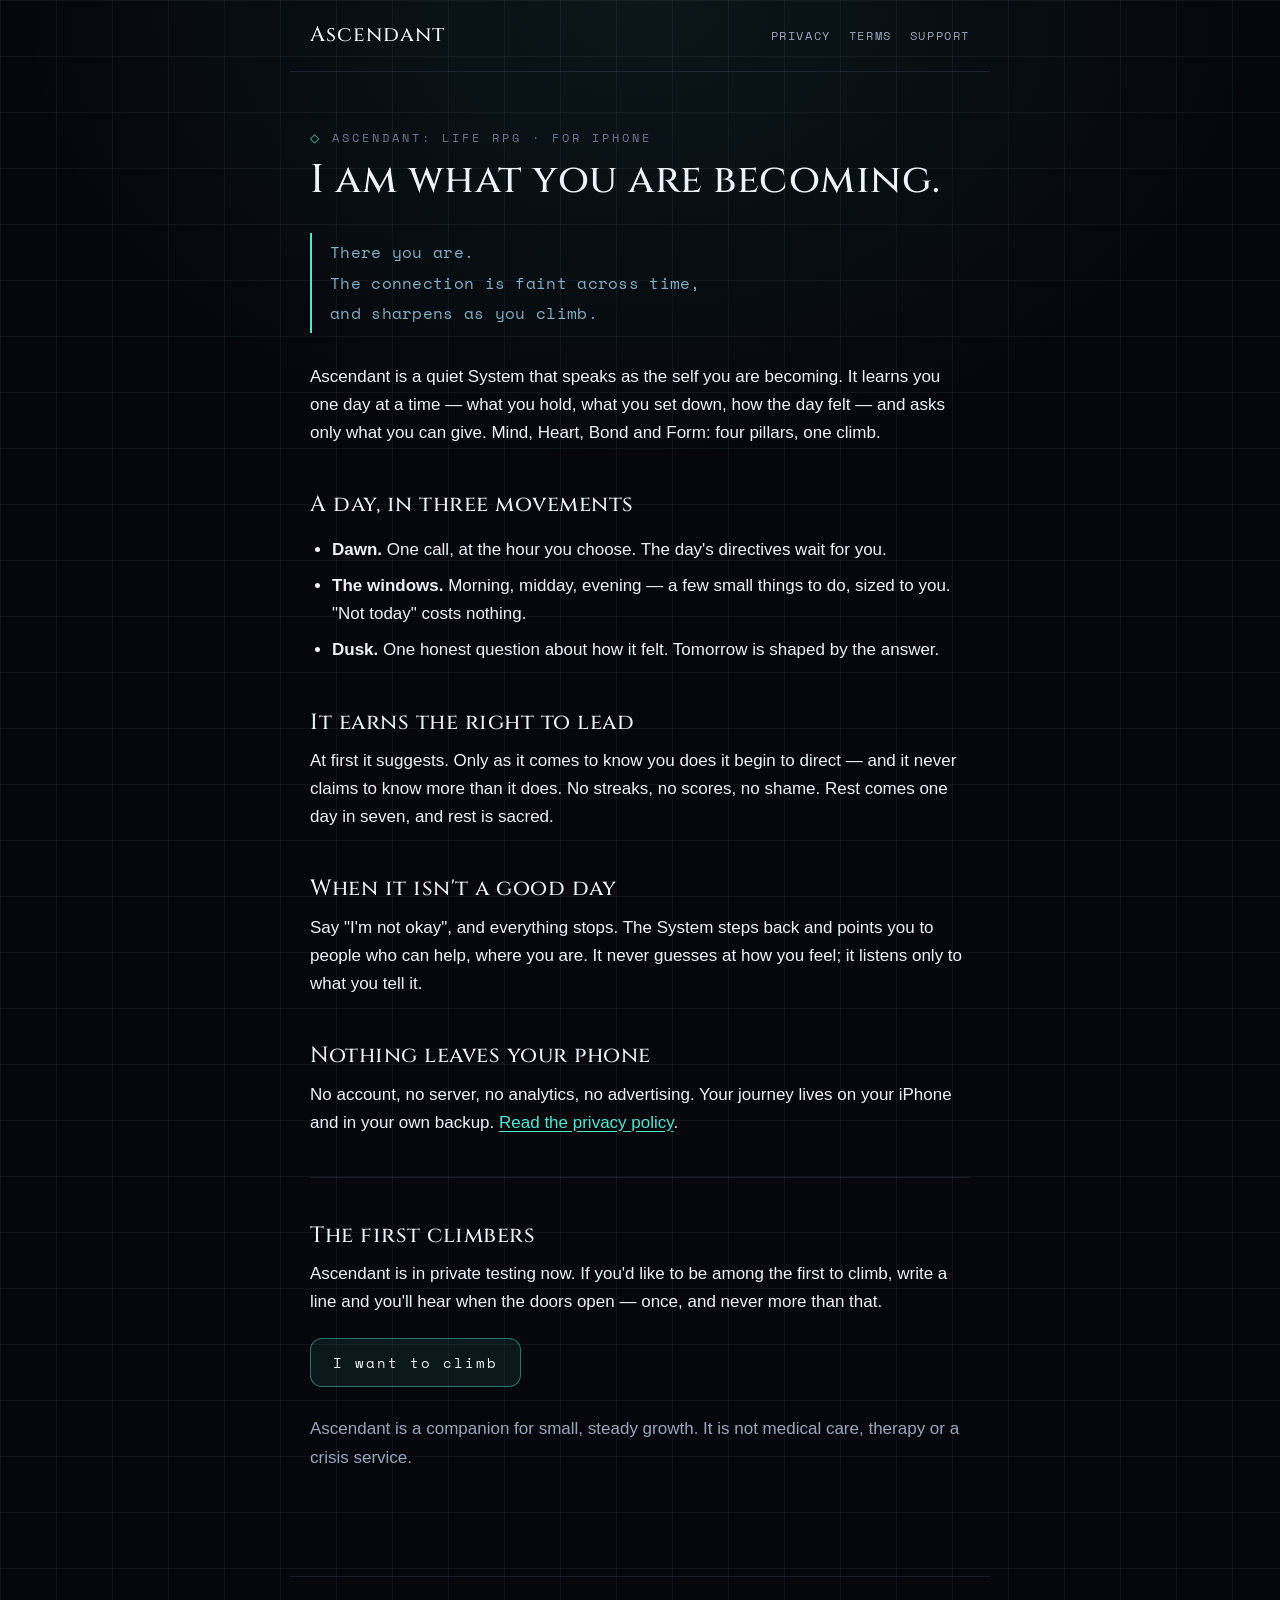
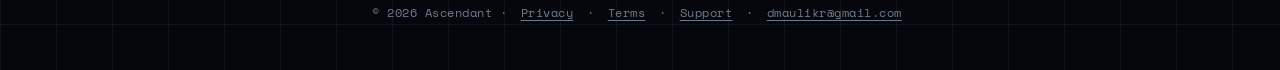
==== index.html @ 1f473ae1 "Ascendant's public pages: home, privacy, support and terms Co-Authored-By: Claude Opus 5.5 <noreply@" ====
<!DOCTYPE html>
<html lang="en">
<head>
<title>Ascendant — I am what you are becoming</title>
<meta name="description" content="Ascendant is a quiet System that learns you one day at a time and asks only what you can give. Rest is sacred. Nothing leaves your phone. For iPhone.">
<meta charset="UTF-8">
<meta name="viewport" content="width=device-width, initial-scale=1">
<meta name="theme-color" content="#05070C">
<link rel="preconnect" href="https://fonts.googleapis.com">
<link rel="preconnect" href="https://fonts.gstatic.com" crossorigin>
<link href="https://fonts.googleapis.com/css2?family=Cinzel:wght@500&family=Space+Mono&display=swap" rel="stylesheet">
<link rel="stylesheet" href="style.css">
</head>
<body>
<nav class="nav">
  <span class="brand"><a href="index.html">Ascendant</a></span>
  <span class="links"><a href="privacy.html">Privacy</a><a href="terms.html">Terms</a><a href="support.html">Support</a></span>
</nav>
<main class="page">
<div class="label">Ascendant: Life RPG · for iPhone</div>
<h1>I am what you are becoming.</h1>
<p class="console transmission">There you are.
The connection is faint across time,
and sharpens as you climb.</p>
<p>Ascendant is a quiet System that speaks as the self you are becoming. It learns you one day at a time — what you hold, what you set down, how the day felt — and asks only what you can give. Mind, Heart, Bond and Form: four pillars, one climb.</p>

<h2>A day, in three movements</h2>
<ul>
  <li><strong>Dawn.</strong> One call, at the hour you choose. The day's directives wait for you.</li>
  <li><strong>The windows.</strong> Morning, midday, evening — a few small things to do, sized to you. "Not today" costs nothing.</li>
  <li><strong>Dusk.</strong> One honest question about how it felt. Tomorrow is shaped by the answer.</li>
</ul>

<h2>It earns the right to lead</h2>
<p>At first it suggests. Only as it comes to know you does it begin to direct — and it never claims to know more than it does. No streaks, no scores, no shame. Rest comes one day in seven, and rest is sacred.</p>

<h2>When it isn't a good day</h2>
<p>Say "I'm not okay", and everything stops. The System steps back and points you to people who can help, where you are. It never guesses at how you feel; it listens only to what you tell it.</p>

<h2>Nothing leaves your phone</h2>
<p>No account, no server, no analytics, no advertising. Your journey lives on your iPhone and in your own backup. <a href="privacy.html">Read the privacy policy</a>.</p>

<hr>
<h2>The first climbers</h2>
<p>Ascendant is in private testing now. If you'd like to be among the first to climb, write a line and you'll hear when the doors open — once, and never more than that.</p>
<a class="button" href="mailto:dmaulikr@gmail.com?subject=Ascendant%20%E2%80%94%20the%20first%20climbers">I want to climb</a>
<p class="muted" style="margin-top:28px">Ascendant is a companion for small, steady growth. It is not medical care, therapy or a crisis service.</p>
</main>
<footer>
  © 2026 Ascendant · <a href="privacy.html">Privacy</a> · <a href="terms.html">Terms</a> · <a href="support.html">Support</a> · <a href="mailto:dmaulikr@gmail.com">dmaulikr@gmail.com</a>
</footer>
</body>
</html>
---- style.css ----
/* Ascendant — the Luminous Void, as a page. Tokens from App/Design/Palette.swift. */
:root {
  --void: #05070C; --ink: #0C1019; --ink2: #0F1420;
  --signal: #54E6CF; --text: #EEF3F9; --dim: #86B0C4; --muted: #9AA7BB; --faint: #6E7A8E;
  --line: rgba(150, 178, 214, 0.13); --line-faint: rgba(150, 178, 214, 0.07);
  --ember: #E8896B;
  color-scheme: dark;
}
* { box-sizing: border-box; }
html, body { margin: 0; padding: 0; }
body {
  font-family: -apple-system, BlinkMacSystemFont, 'Helvetica Neue', 'Segoe UI', sans-serif;
  background: var(--void); color: var(--text);
  background-image:
    radial-gradient(ellipse 70% 40% at 50% 0%, rgba(84, 230, 207, 0.07), transparent 70%),
    linear-gradient(var(--line-faint) 1px, transparent 1px),
    linear-gradient(90deg, var(--line-faint) 1px, transparent 1px);
  background-size: auto, 56px 56px, 56px 56px;
  line-height: 1.65; font-size: 17px; -webkit-font-smoothing: antialiased;
}
h1, h2, .brand { font-family: 'Cinzel', 'Trajan Pro', Georgia, serif; font-weight: 500; }
.console, .label, .links a, footer {
  font-family: 'Space Mono', ui-monospace, 'SF Mono', Menlo, monospace;
}
.nav {
  max-width: 700px; margin: 0 auto; padding: 18px 20px;
  display: flex; justify-content: space-between; align-items: center; gap: 12px; flex-wrap: wrap;
  border-bottom: 1px solid var(--line);
}
.brand { font-size: 21px; letter-spacing: 1px; }
.brand a { color: var(--text); text-decoration: none; }
.links a {
  margin-left: 18px; font-size: 12px; letter-spacing: 1.6px; text-transform: uppercase;
  color: var(--muted); text-decoration: none;
}
.links a:first-child { margin-left: 0; }
.links a:hover { color: var(--signal); }
.page { max-width: 700px; margin: 0 auto; padding: 56px 20px 88px; }
.label {
  font-size: 12px; letter-spacing: 3px; text-transform: uppercase; color: var(--faint);
}
.label::before { content: "◇ "; color: var(--signal); }
h1 { font-size: 40px; line-height: 1.15; margin: 10px 0 16px; letter-spacing: 0.5px; }
h2 { font-size: 22px; line-height: 1.3; margin: 44px 0 10px; letter-spacing: 0.5px; }
p { margin: 0 0 16px; }
ul { padding-left: 22px; } li { margin-bottom: 8px; }
a { color: var(--signal); text-underline-offset: 3px; }
strong { color: var(--text); font-weight: 600; }
code { font-family: 'Space Mono', ui-monospace, Menlo, monospace; font-size: 14px; }
hr { border: none; border-top: 1px solid var(--line); margin: 40px 0; }
.muted { color: var(--muted); }
.updated { color: var(--faint); font-size: 14px; margin-bottom: 30px; }
.console { color: var(--dim); font-size: 16px; line-height: 1.9; letter-spacing: 0.3px; }
.transmission {
  border-left: 2px solid var(--signal); padding: 4px 0 4px 18px; margin: 30px 0;
  white-space: pre-line;
}
.card {
  background: var(--ink); border: 1px solid var(--line); border-radius: 14px;
  padding: 18px 20px; margin: 22px 0;
}
.card p:last-child { margin-bottom: 0; }
.warm { border-color: rgba(232, 137, 107, 0.35); }
.button {
  display: inline-block; margin-top: 6px; padding: 12px 22px; border-radius: 12px;
  border: 1px solid rgba(84, 230, 207, 0.45); background: rgba(84, 230, 207, 0.08);
  color: var(--text); text-decoration: none;
  font-family: 'Space Mono', ui-monospace, Menlo, monospace; font-size: 14px; letter-spacing: 2px;
}
.button:hover { background: rgba(84, 230, 207, 0.14); }
@media (max-width: 560px) {
  h1 { font-size: 31px; }
  .console { font-size: 13.5px; letter-spacing: 0; }
  .links a { margin-left: 12px; letter-spacing: 1px; }
}
footer {
  max-width: 700px; margin: 0 auto; padding: 26px 20px 48px; border-top: 1px solid var(--line);
  color: var(--faint); font-size: 12px; text-align: center; letter-spacing: 0.5px;
}
footer a { color: var(--faint); margin: 0 6px; }
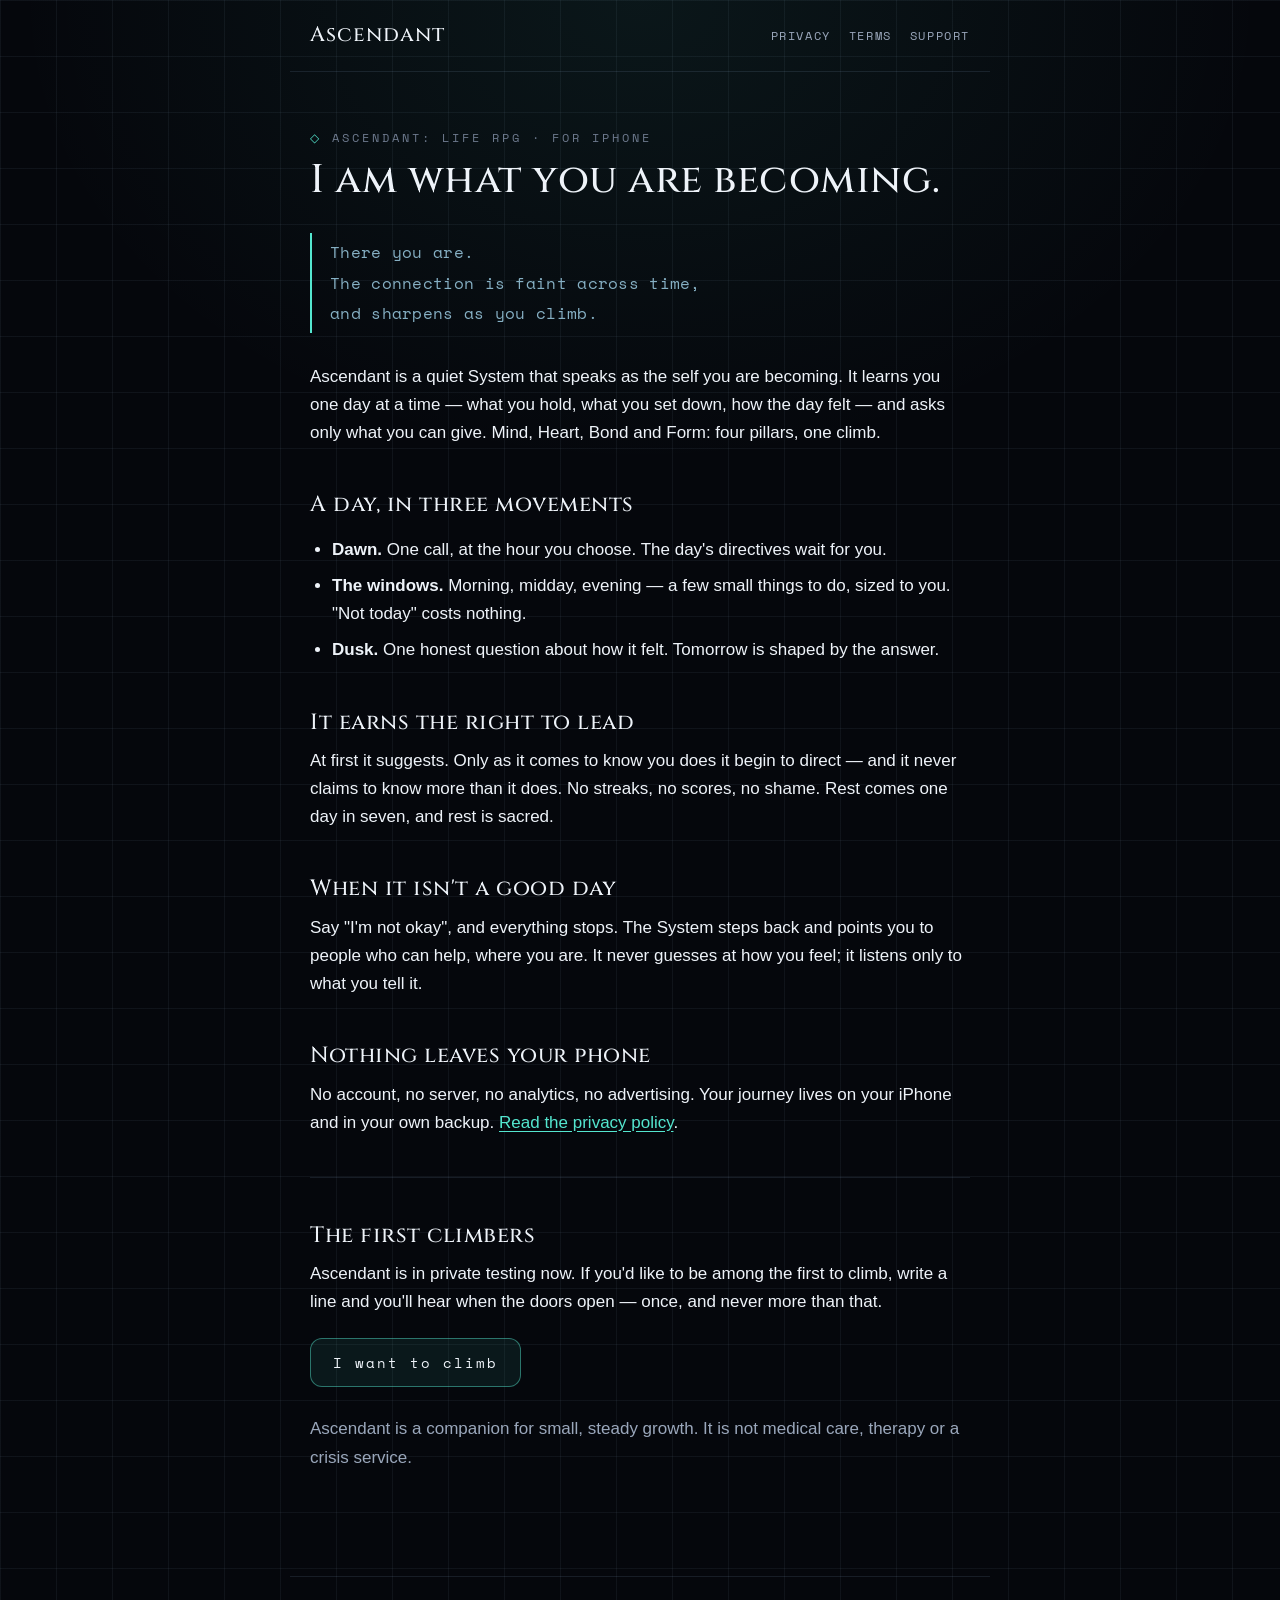
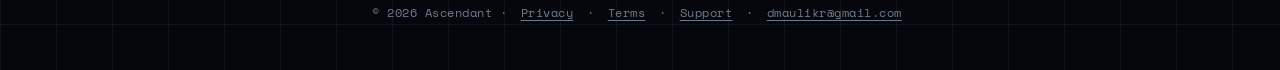
==== commit 410671a5: "Fonts served from the site; crisis lines before emergency; privacy: this website, your rights From t" ====
--- a/index.html
+++ b/index.html
@@ -6,9 +6,6 @@
 <meta charset="UTF-8">
 <meta name="viewport" content="width=device-width, initial-scale=1">
 <meta name="theme-color" content="#05070C">
-<link rel="preconnect" href="https://fonts.googleapis.com">
-<link rel="preconnect" href="https://fonts.gstatic.com" crossorigin>
-<link href="https://fonts.googleapis.com/css2?family=Cinzel:wght@500&family=Space+Mono&display=swap" rel="stylesheet">
 <link rel="stylesheet" href="style.css">
 </head>
 <body>
--- a/style.css
+++ b/style.css
@@ -1,4 +1,7 @@
 /* Ascendant — the Luminous Void, as a page. Tokens from App/Design/Palette.swift. */
+/* The fonts are the app's own (SIL OFL, fonts/OFL.txt), served from here: the pages ask no other server for anything. */
+@font-face { font-family: 'Cinzel'; font-weight: 500; font-display: swap; src: url('fonts/Cinzel-Medium.ttf') format('truetype'); }
+@font-face { font-family: 'Space Mono'; font-weight: 400; font-display: swap; src: url('fonts/SpaceMono-Regular.ttf') format('truetype'); }
 :root {
   --void: #05070C; --ink: #0C1019; --ink2: #0F1420;
   --signal: #54E6CF; --text: #EEF3F9; --dim: #86B0C4; --muted: #9AA7BB; --faint: #6E7A8E;
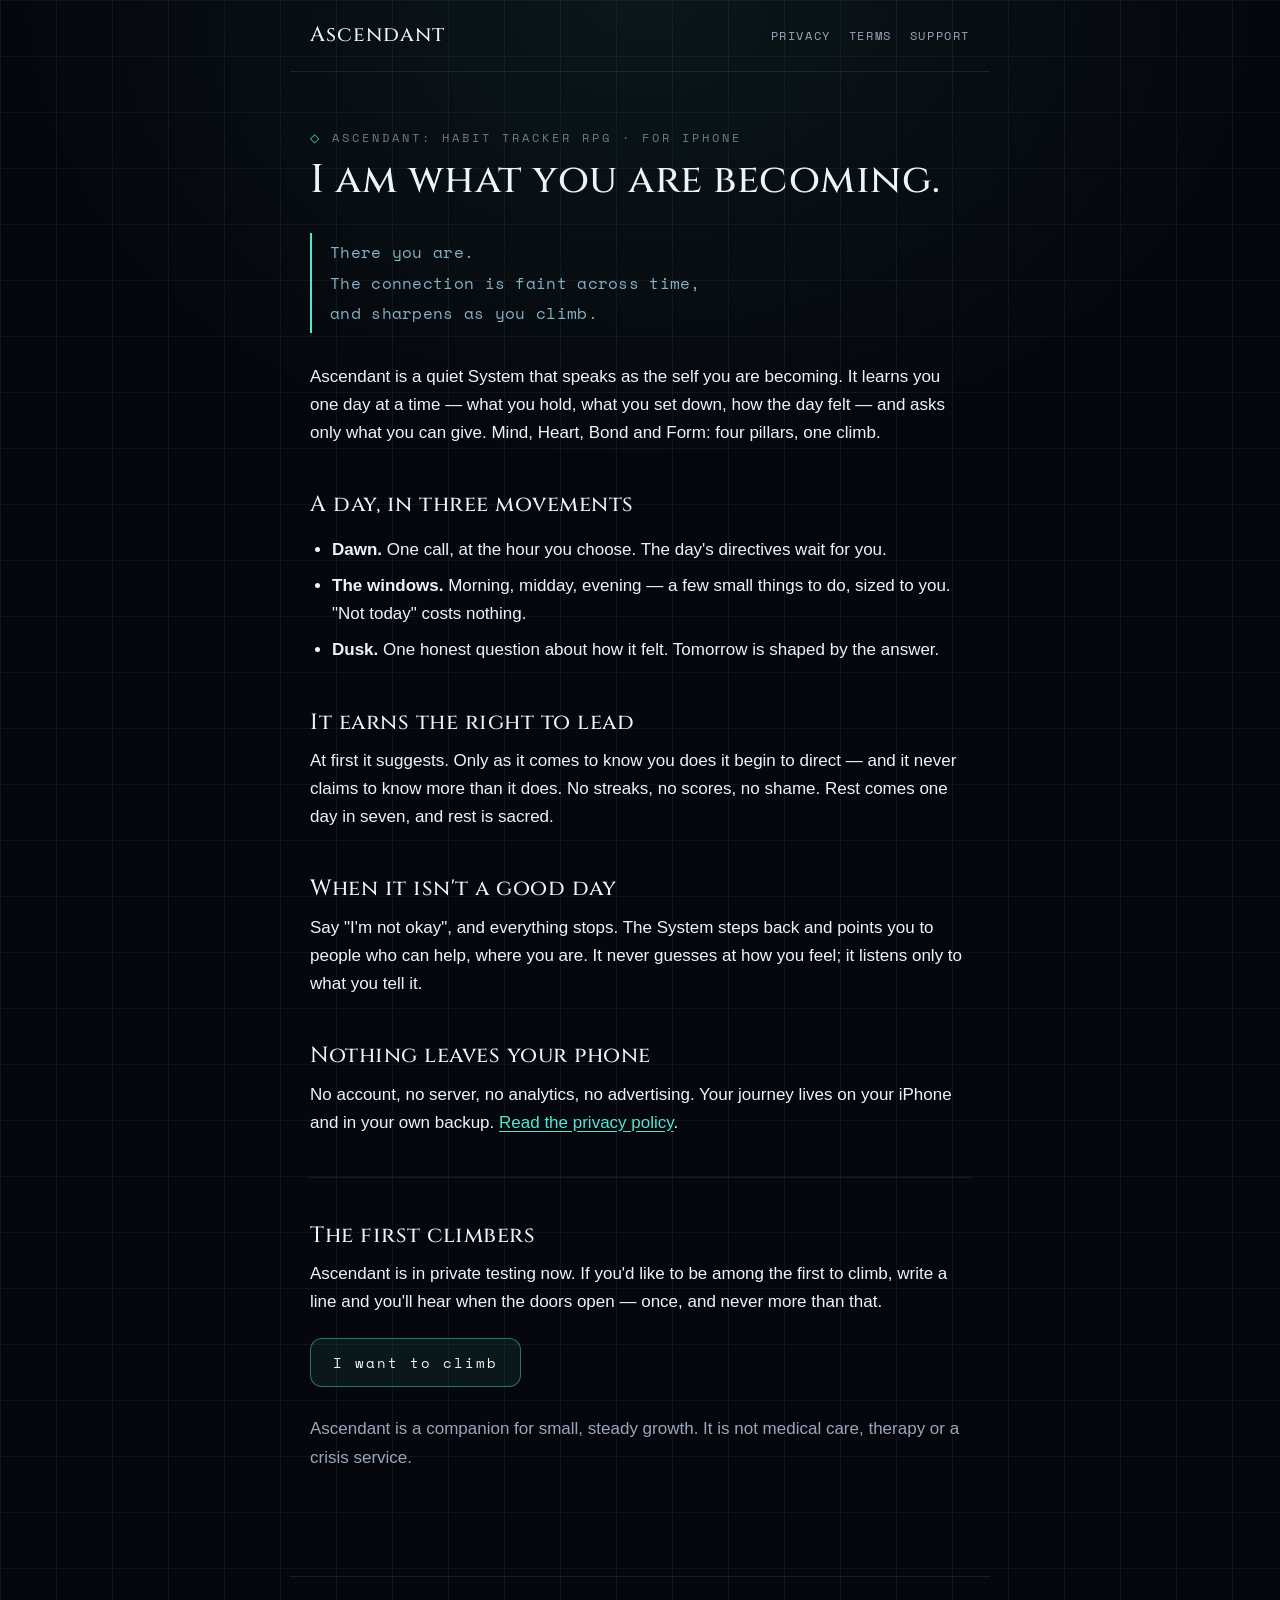
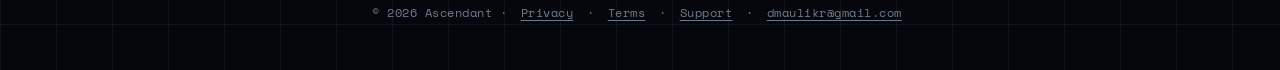
==== commit 497dbd47: "Home: the store name is now "Ascendant: Habit Tracker RPG" The label matches the App Store record, r" ====
--- a/index.html
+++ b/index.html
@@ -14,7 +14,7 @@
   <span class="links"><a href="privacy.html">Privacy</a><a href="terms.html">Terms</a><a href="support.html">Support</a></span>
 </nav>
 <main class="page">
-<div class="label">Ascendant: Life RPG · for iPhone</div>
+<div class="label">Ascendant: Habit Tracker RPG <span style="white-space: nowrap">· for iPhone</span></div>
 <h1>I am what you are becoming.</h1>
 <p class="console transmission">There you are.
 The connection is faint across time,
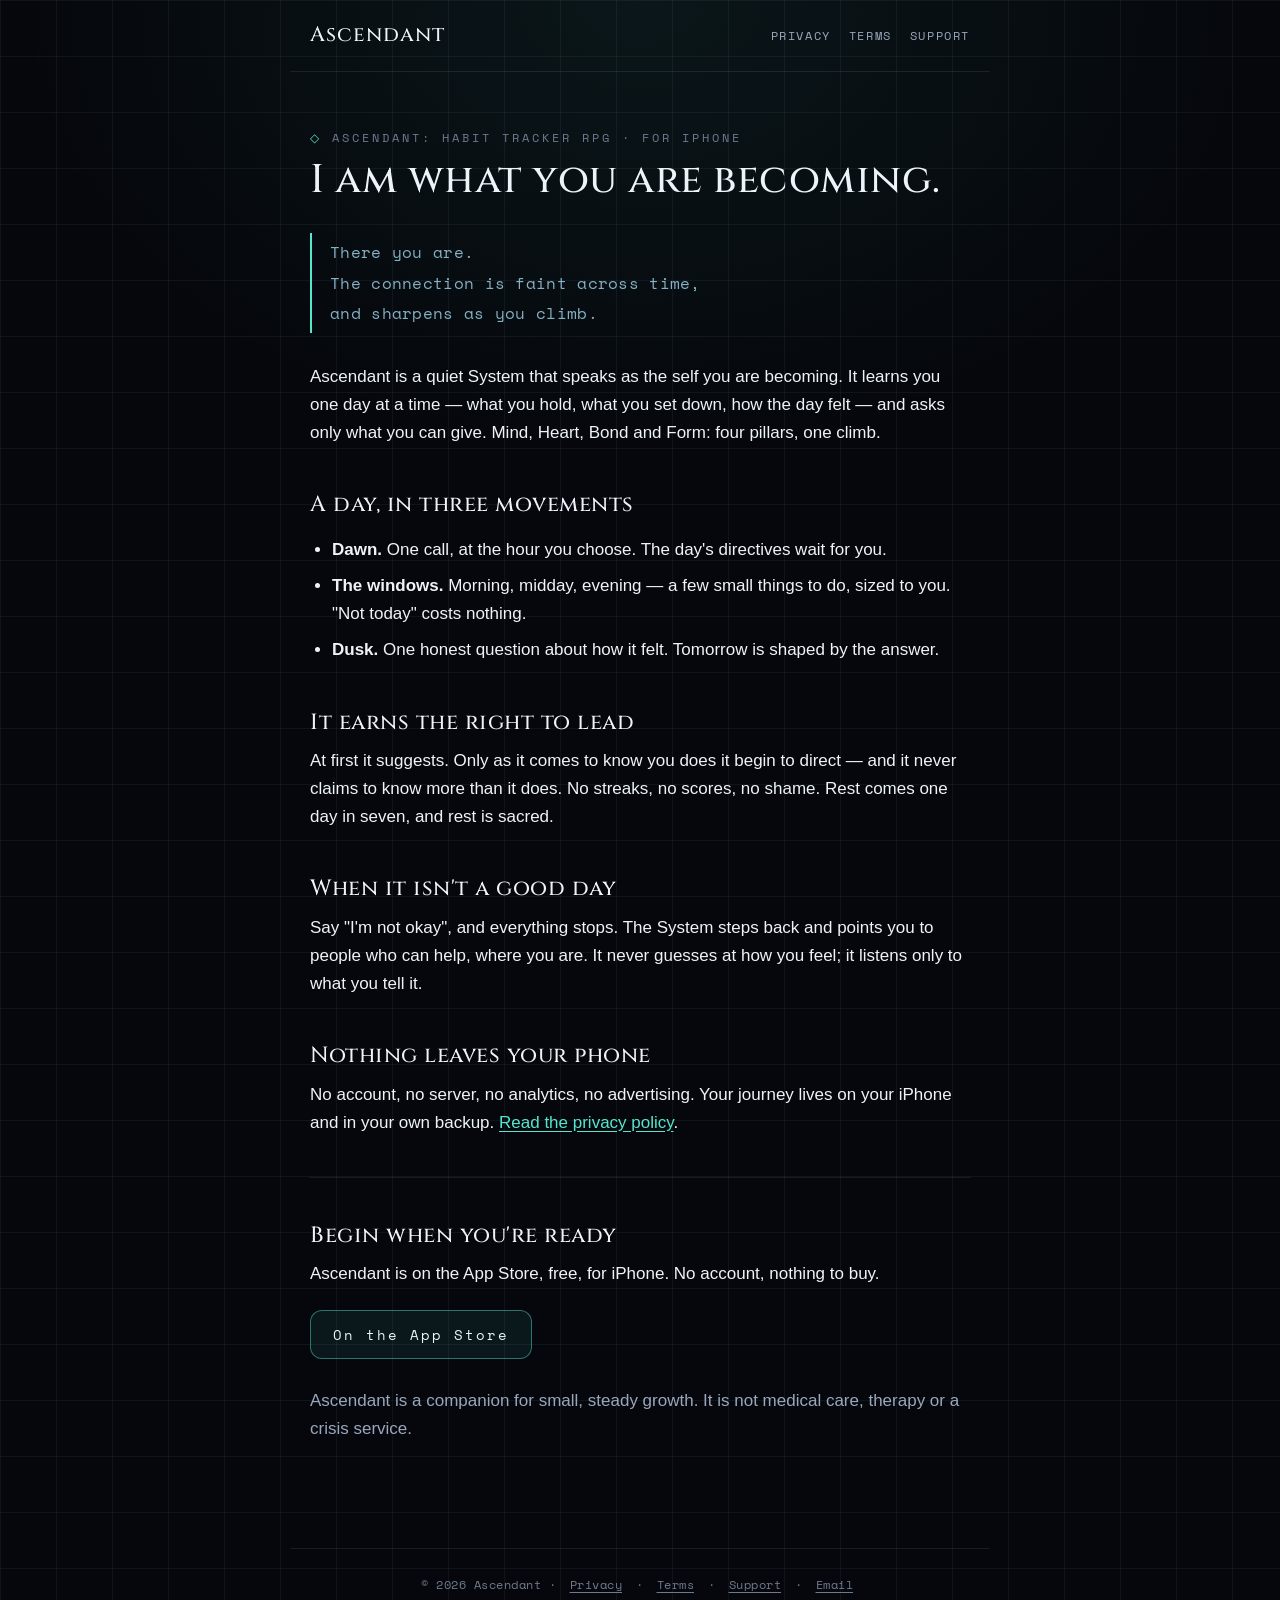
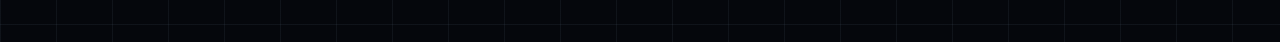
==== commit c31aae80: "Release day: the App Store link replaces the email link; link-preview text Not pushed: published onl" ====
--- a/index.html
+++ b/index.html
@@ -6,6 +6,10 @@
 <meta charset="UTF-8">
 <meta name="viewport" content="width=device-width, initial-scale=1">
 <meta name="theme-color" content="#05070C">
+<meta property="og:title" content="Ascendant: Habit Tracker RPG">
+<meta property="og:description" content="A quiet life RPG for iPhone. Each dawn, the self you're becoming hands you the day, sized to what you can give. No streaks. Nothing collected.">
+<meta property="og:url" content="https://dmaulikr.github.io/ascendant-site/">
+<meta property="og:type" content="website">
 <link rel="stylesheet" href="style.css">
 </head>
 <body>
@@ -38,13 +42,14 @@
 <p>No account, no server, no analytics, no advertising. Your journey lives on your iPhone and in your own backup. <a href="privacy.html">Read the privacy policy</a>.</p>
 
 <hr>
-<h2>The first climbers</h2>
-<p>Ascendant is in private testing now. If you'd like to be among the first to climb, write a line and you'll hear when the doors open — once, and never more than that.</p>
-<a class="button" href="mailto:dmaulikr@gmail.com?subject=Ascendant%20%E2%80%94%20the%20first%20climbers">I want to climb</a>
+<h2>Begin when you're ready</h2>
+<p>Ascendant is on the App Store, free, for iPhone. No account, nothing to buy.</p>
+<a class="button" href="https://apps.apple.com/app/id6828269902">On the App Store</a>
 <p class="muted" style="margin-top:28px">Ascendant is a companion for small, steady growth. It is not medical care, therapy or a crisis service.</p>
 </main>
 <footer>
-  © 2026 Ascendant · <a href="privacy.html">Privacy</a> · <a href="terms.html">Terms</a> · <a href="support.html">Support</a> · <a href="mailto:dmaulikr@gmail.com">dmaulikr@gmail.com</a>
+  © 2026 Ascendant · <a href="privacy.html">Privacy</a> · <a href="terms.html">Terms</a> · <a href="support.html">Support</a> · <a href="support.html#contact" data-mail>Email</a>
 </footer>
+<script src="mail.js"></script>
 </body>
 </html>
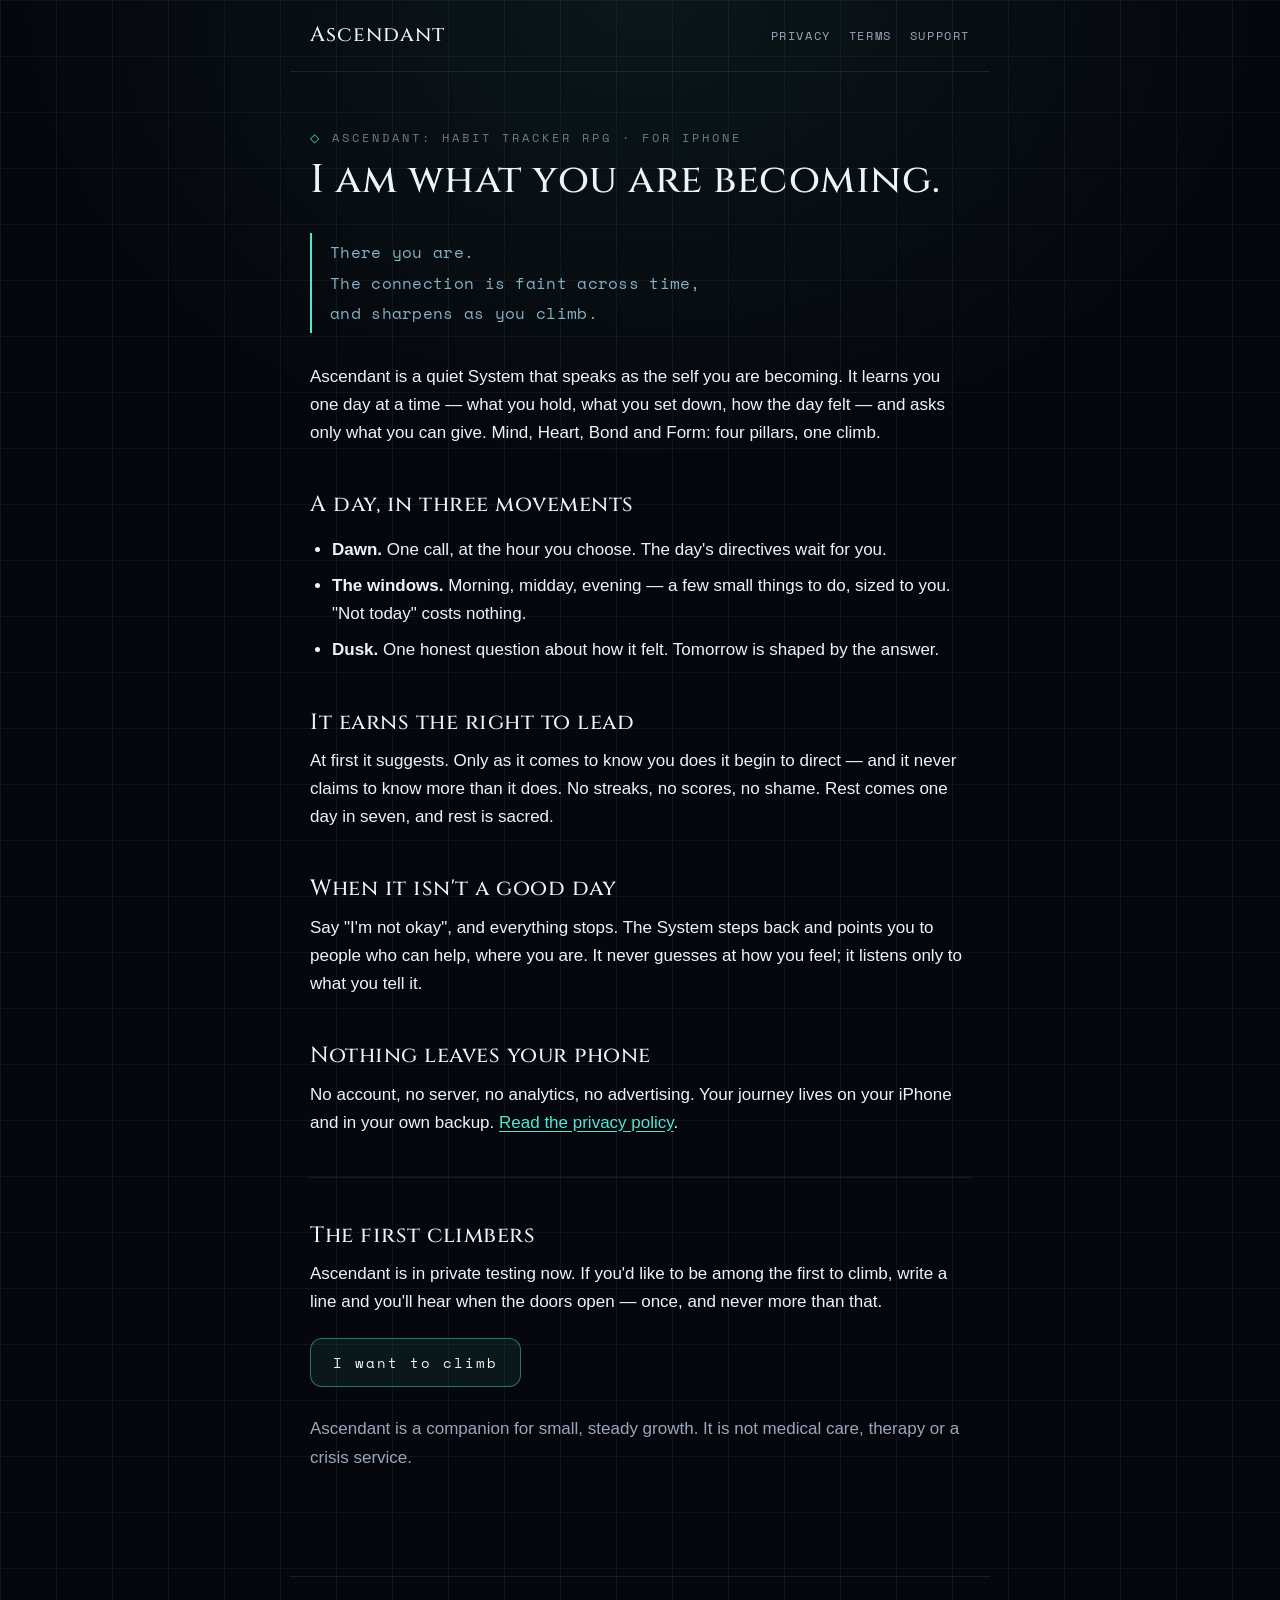
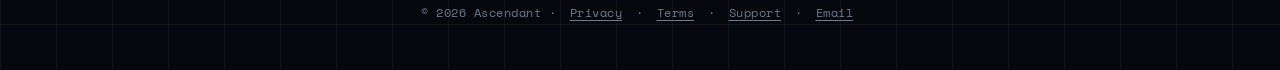
==== commit 0ae3e7c1: "Hide the email address from bots The address no longer appears in any page's source. mail.js puts it" ====
--- a/index.html
+++ b/index.html
@@ -6,10 +6,6 @@
 <meta charset="UTF-8">
 <meta name="viewport" content="width=device-width, initial-scale=1">
 <meta name="theme-color" content="#05070C">
-<meta property="og:title" content="Ascendant: Habit Tracker RPG">
-<meta property="og:description" content="A quiet life RPG for iPhone. Each dawn, the self you're becoming hands you the day, sized to what you can give. No streaks. Nothing collected.">
-<meta property="og:url" content="https://dmaulikr.github.io/ascendant-site/">
-<meta property="og:type" content="website">
 <link rel="stylesheet" href="style.css">
 </head>
 <body>
@@ -42,9 +38,9 @@
 <p>No account, no server, no analytics, no advertising. Your journey lives on your iPhone and in your own backup. <a href="privacy.html">Read the privacy policy</a>.</p>
 
 <hr>
-<h2>Begin when you're ready</h2>
-<p>Ascendant is on the App Store, free, for iPhone. No account, nothing to buy.</p>
-<a class="button" href="https://apps.apple.com/app/id6828269902">On the App Store</a>
+<h2>The first climbers</h2>
+<p>Ascendant is in private testing now. If you'd like to be among the first to climb, write a line and you'll hear when the doors open — once, and never more than that.</p>
+<a class="button" href="support.html#contact" data-mail data-subject="Ascendant — the first climbers">I want to climb</a>
 <p class="muted" style="margin-top:28px">Ascendant is a companion for small, steady growth. It is not medical care, therapy or a crisis service.</p>
 </main>
 <footer>
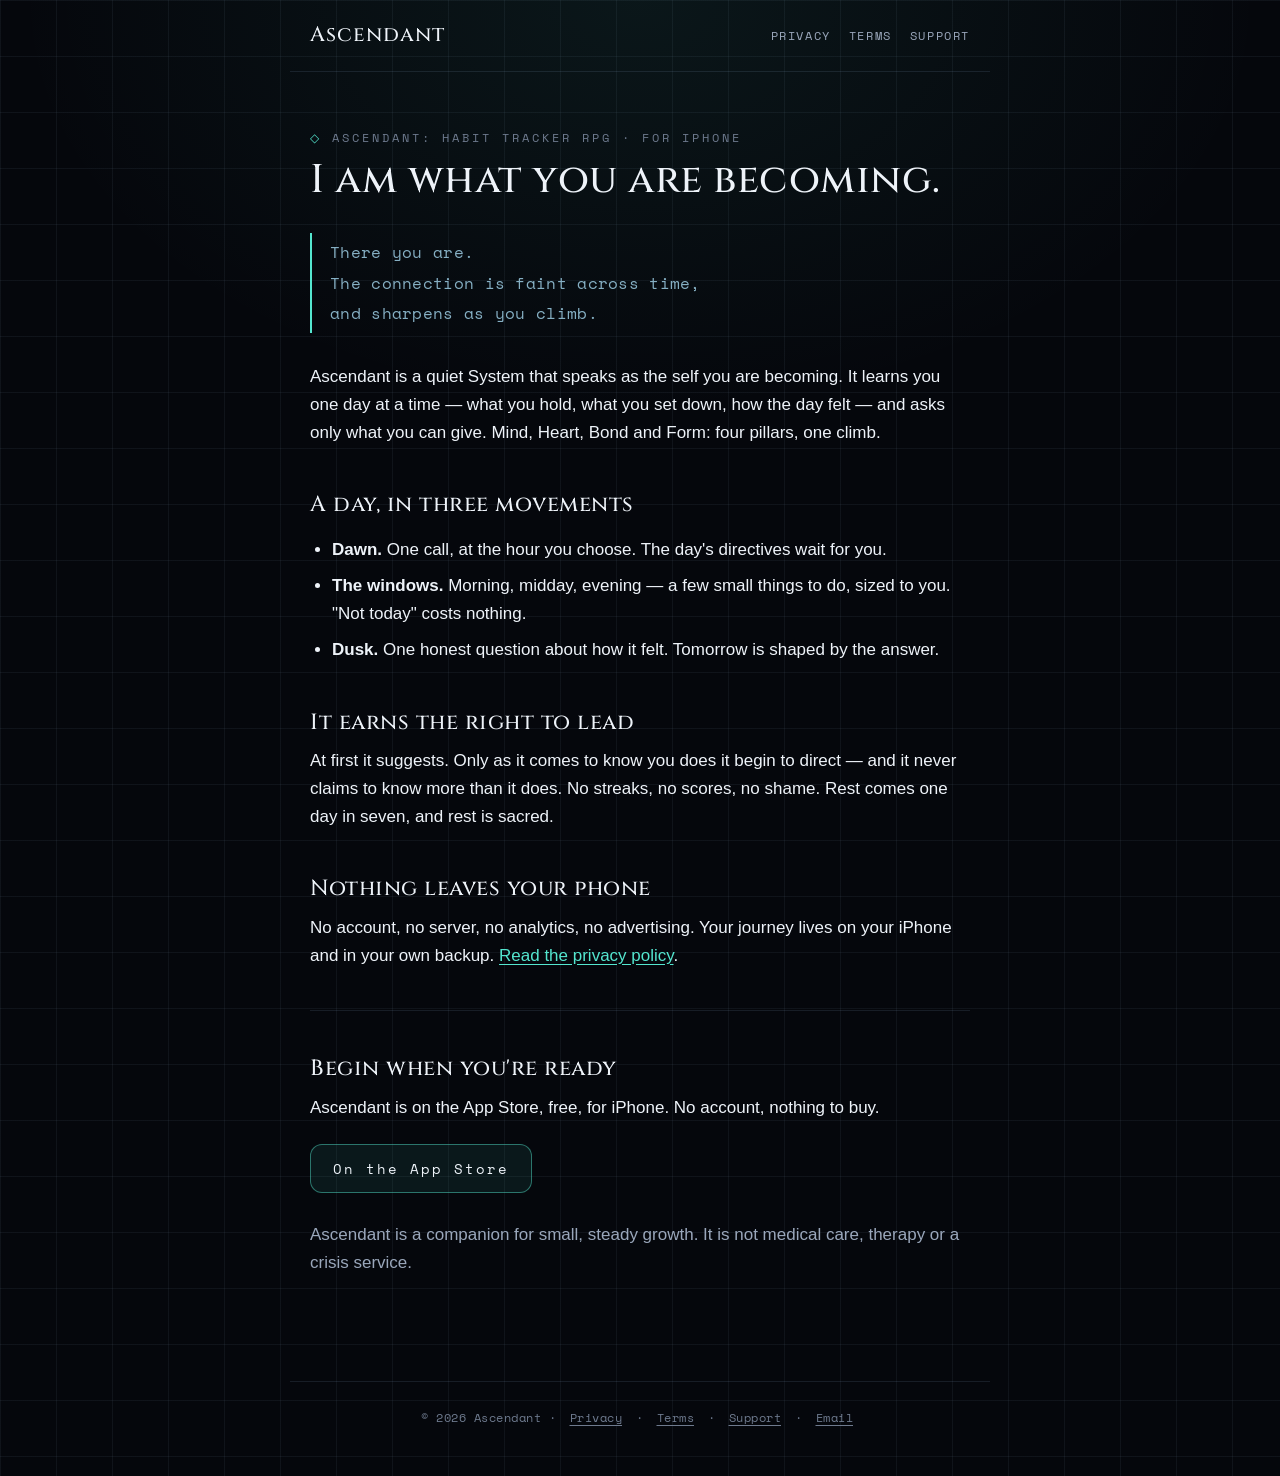
==== commit ffb5b91c: "Release day: the home page no longer names the hand-off (D-95.11) The support and privacy pages stil" ====
--- a/index.html
+++ b/index.html
@@ -6,6 +6,10 @@
 <meta charset="UTF-8">
 <meta name="viewport" content="width=device-width, initial-scale=1">
 <meta name="theme-color" content="#05070C">
+<meta property="og:title" content="Ascendant: Habit Tracker RPG">
+<meta property="og:description" content="A quiet life RPG for iPhone. Each dawn, the self you're becoming hands you the day, sized to what you can give. No streaks. Nothing collected.">
+<meta property="og:url" content="https://dmaulikr.github.io/ascendant-site/">
+<meta property="og:type" content="website">
 <link rel="stylesheet" href="style.css">
 </head>
 <body>
@@ -31,16 +35,13 @@
 <h2>It earns the right to lead</h2>
 <p>At first it suggests. Only as it comes to know you does it begin to direct — and it never claims to know more than it does. No streaks, no scores, no shame. Rest comes one day in seven, and rest is sacred.</p>
 
-<h2>When it isn't a good day</h2>
-<p>Say "I'm not okay", and everything stops. The System steps back and points you to people who can help, where you are. It never guesses at how you feel; it listens only to what you tell it.</p>
-
 <h2>Nothing leaves your phone</h2>
 <p>No account, no server, no analytics, no advertising. Your journey lives on your iPhone and in your own backup. <a href="privacy.html">Read the privacy policy</a>.</p>
 
 <hr>
-<h2>The first climbers</h2>
-<p>Ascendant is in private testing now. If you'd like to be among the first to climb, write a line and you'll hear when the doors open — once, and never more than that.</p>
-<a class="button" href="support.html#contact" data-mail data-subject="Ascendant — the first climbers">I want to climb</a>
+<h2>Begin when you're ready</h2>
+<p>Ascendant is on the App Store, free, for iPhone. No account, nothing to buy.</p>
+<a class="button" href="https://apps.apple.com/app/id6828269902">On the App Store</a>
 <p class="muted" style="margin-top:28px">Ascendant is a companion for small, steady growth. It is not medical care, therapy or a crisis service.</p>
 </main>
 <footer>
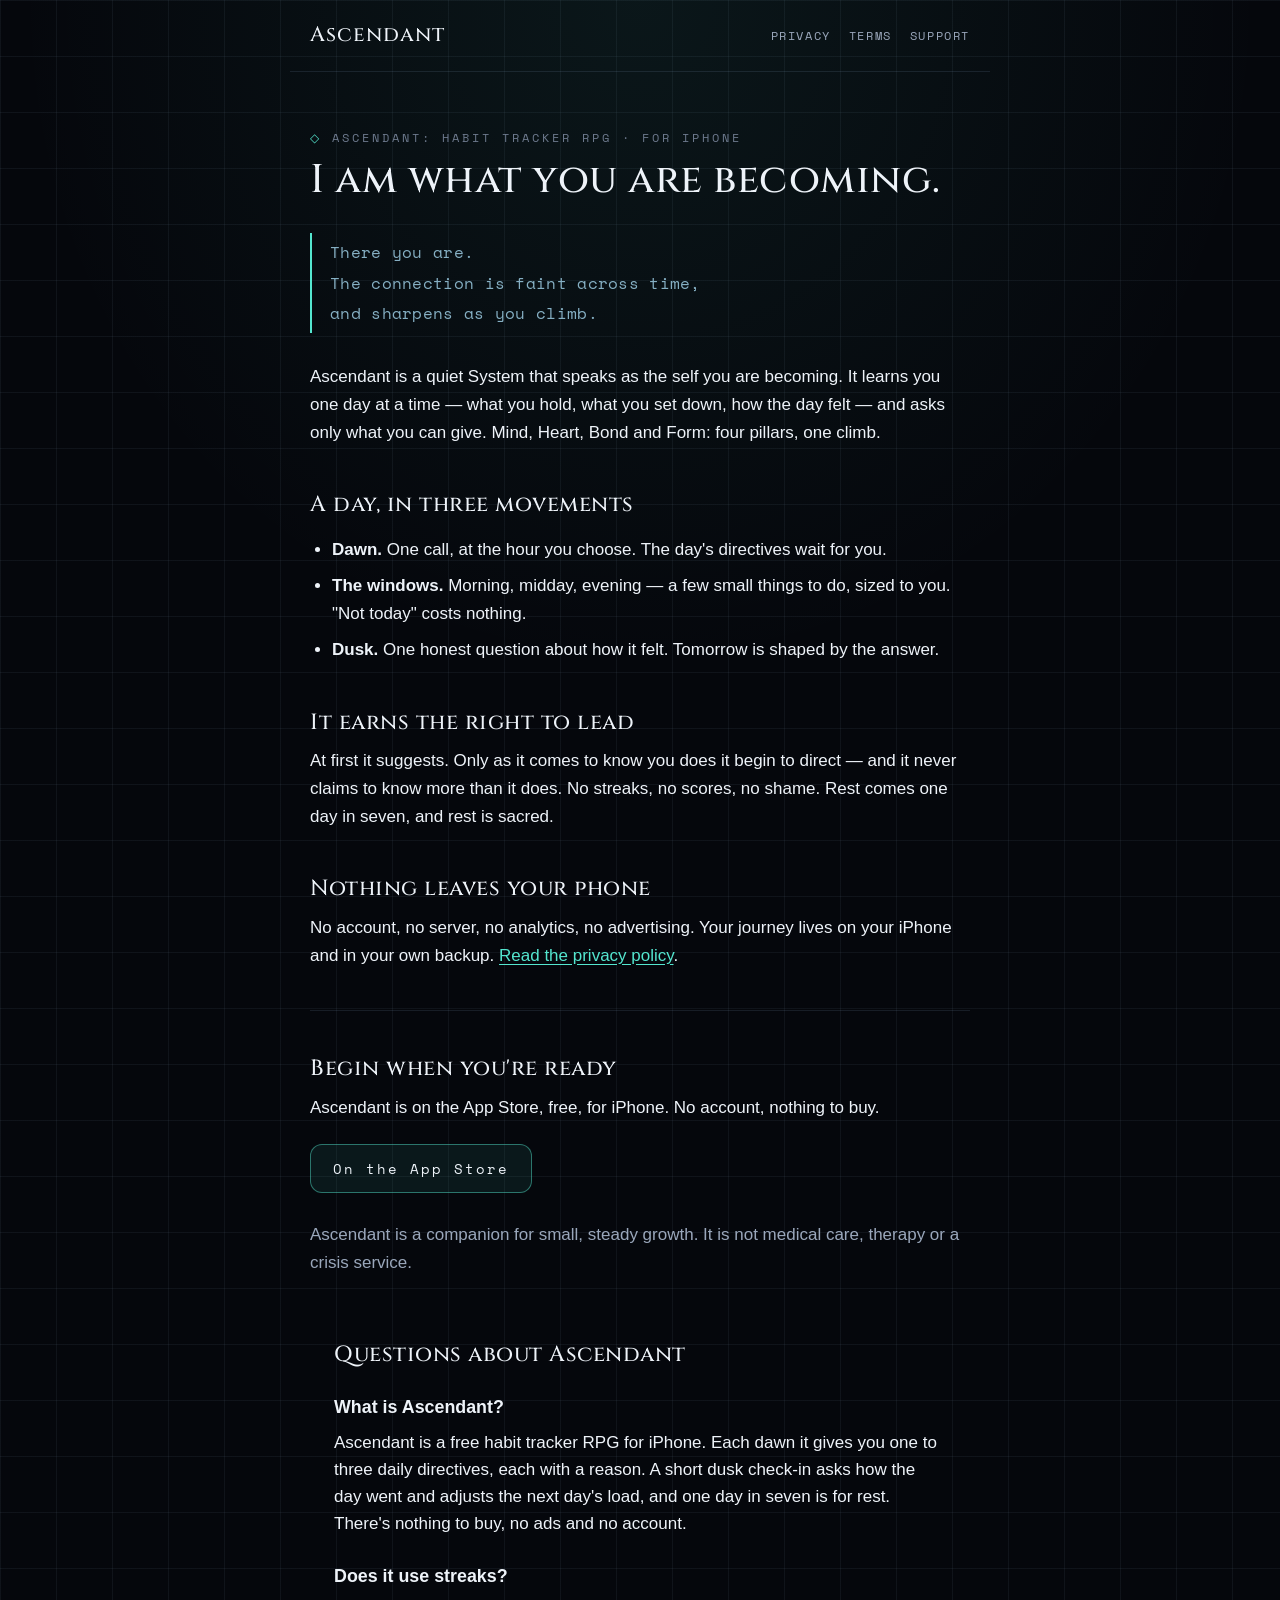
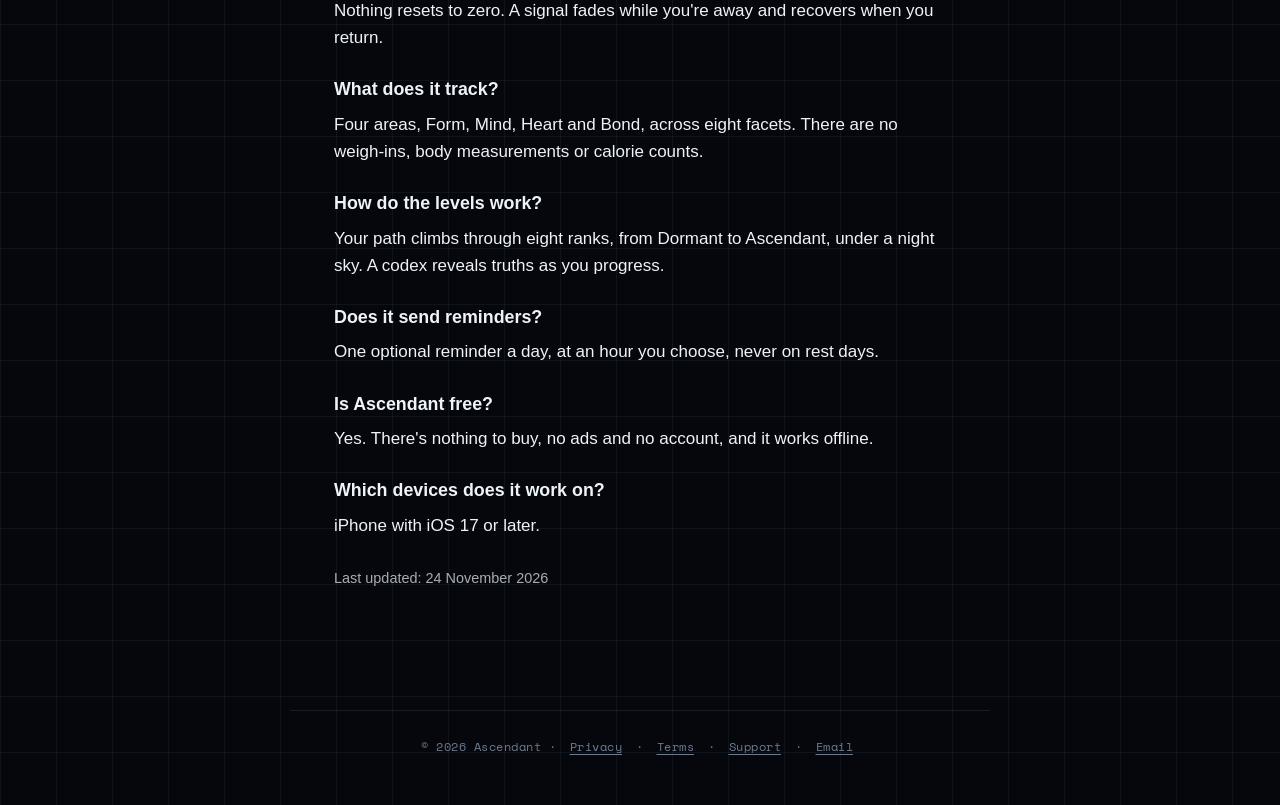
==== commit 5a687f5a: "AEO: answer-first title, FAQ, structured data and sitemap" ====
--- a/index.html
+++ b/index.html
@@ -1,8 +1,8 @@
 <!DOCTYPE html>
 <html lang="en">
 <head>
-<title>Ascendant — I am what you are becoming</title>
-<meta name="description" content="Ascendant is a quiet System that learns you one day at a time and asks only what you can give. Rest is sacred. Nothing leaves your phone. For iPhone.">
+<title>Ascendant: a habit tracker RPG with daily quests, for iPhone</title>
+<meta name="description" content="Ascendant is a free habit tracker RPG for iPhone. Each dawn it gives one to three daily quests with a reason, adapts to your evening check-in, and keeps one rest day in seven.">
 <meta charset="UTF-8">
 <meta name="viewport" content="width=device-width, initial-scale=1">
 <meta name="theme-color" content="#05070C">
@@ -11,6 +11,9 @@
 <meta property="og:url" content="https://dmaulikr.github.io/ascendant-site/">
 <meta property="og:type" content="website">
 <link rel="stylesheet" href="style.css">
+<link rel="canonical" href="https://dmaulikr.github.io/ascendant-site/">
+<script type="application/ld+json">{"@context": "https://schema.org", "@type": "MobileApplication", "name": "Ascendant: Habit Tracker RPG", "alternateName": "Ascendant", "description": "Ascendant is a free habit tracker RPG for iPhone. Each dawn it gives you one to three daily directives, each with a reason. A short dusk check-in asks how the day went and adjusts the next day's load, and one day in seven is for rest. There's nothing to buy, no ads and no account.", "operatingSystem": "iOS 17.0 or later", "applicationCategory": "HealthApplication", "url": "https://dmaulikr.github.io/ascendant-site/", "downloadUrl": "https://apps.apple.com/app/id6828269902", "installUrl": "https://apps.apple.com/app/id6828269902", "offers": {"@type": "Offer", "price": "0", "priceCurrency": "USD"}, "author": {"@type": "Person", "name": "Krishna Desai"}, "publisher": {"@type": "Organization", "name": "KuberBudh"}}</script>
+<script type="application/ld+json">{"@context": "https://schema.org", "@type": "FAQPage", "mainEntity": [{"@type": "Question", "name": "What is Ascendant?", "acceptedAnswer": {"@type": "Answer", "text": "Ascendant is a free habit tracker RPG for iPhone. Each dawn it gives you one to three daily directives, each with a reason. A short dusk check-in asks how the day went and adjusts the next day's load, and one day in seven is for rest. There's nothing to buy, no ads and no account."}}, {"@type": "Question", "name": "Does it use streaks?", "acceptedAnswer": {"@type": "Answer", "text": "Nothing resets to zero. A signal fades while you're away and recovers when you return."}}, {"@type": "Question", "name": "What does it track?", "acceptedAnswer": {"@type": "Answer", "text": "Four areas, Form, Mind, Heart and Bond, across eight facets. There are no weigh-ins, body measurements or calorie counts."}}, {"@type": "Question", "name": "How do the levels work?", "acceptedAnswer": {"@type": "Answer", "text": "Your path climbs through eight ranks, from Dormant to Ascendant, under a night sky. A codex reveals truths as you progress."}}, {"@type": "Question", "name": "Does it send reminders?", "acceptedAnswer": {"@type": "Answer", "text": "One optional reminder a day, at an hour you choose, never on rest days."}}, {"@type": "Question", "name": "Is Ascendant free?", "acceptedAnswer": {"@type": "Answer", "text": "Yes. There's nothing to buy, no ads and no account, and it works offline."}}, {"@type": "Question", "name": "Which devices does it work on?", "acceptedAnswer": {"@type": "Answer", "text": "iPhone with iOS 17 or later."}}]}</script>
 </head>
 <body>
 <nav class="nav">
@@ -43,6 +46,26 @@
 <p>Ascendant is on the App Store, free, for iPhone. No account, nothing to buy.</p>
 <a class="button" href="https://apps.apple.com/app/id6828269902">On the App Store</a>
 <p class="muted" style="margin-top:28px">Ascendant is a companion for small, steady growth. It is not medical care, therapy or a crisis service.</p>
+<!-- aeo:faq -->
+<style>.aeo-faq{max-width:720px;margin:64px auto 32px;padding:0 24px;text-align:left}.aeo-faq h2{margin:0 0 8px}.aeo-faq h3{margin:24px 0 6px;font-size:1.05em}.aeo-faq p{margin:0;line-height:1.6}.aeo-faq .aeo-updated{margin-top:28px;font-size:.85em;opacity:.7}</style>
+<section class="aeo-faq" id="questions" aria-labelledby="aeo-faq-h">
+  <h2 id="aeo-faq-h">Questions about Ascendant</h2>
+  <h3>What is Ascendant?</h3>
+  <p>Ascendant is a free habit tracker RPG for iPhone. Each dawn it gives you one to three daily directives, each with a reason. A short dusk check-in asks how the day went and adjusts the next day&#x27;s load, and one day in seven is for rest. There&#x27;s nothing to buy, no ads and no account.</p>
+  <h3>Does it use streaks?</h3>
+  <p>Nothing resets to zero. A signal fades while you&#x27;re away and recovers when you return.</p>
+  <h3>What does it track?</h3>
+  <p>Four areas, Form, Mind, Heart and Bond, across eight facets. There are no weigh-ins, body measurements or calorie counts.</p>
+  <h3>How do the levels work?</h3>
+  <p>Your path climbs through eight ranks, from Dormant to Ascendant, under a night sky. A codex reveals truths as you progress.</p>
+  <h3>Does it send reminders?</h3>
+  <p>One optional reminder a day, at an hour you choose, never on rest days.</p>
+  <h3>Is Ascendant free?</h3>
+  <p>Yes. There&#x27;s nothing to buy, no ads and no account, and it works offline.</p>
+  <h3>Which devices does it work on?</h3>
+  <p>iPhone with iOS 17 or later.</p>
+  <p class="aeo-updated">Last updated: 24 November 2026</p>
+</section>
 </main>
 <footer>
   © 2026 Ascendant · <a href="privacy.html">Privacy</a> · <a href="terms.html">Terms</a> · <a href="support.html">Support</a> · <a href="support.html#contact" data-mail>Email</a>
